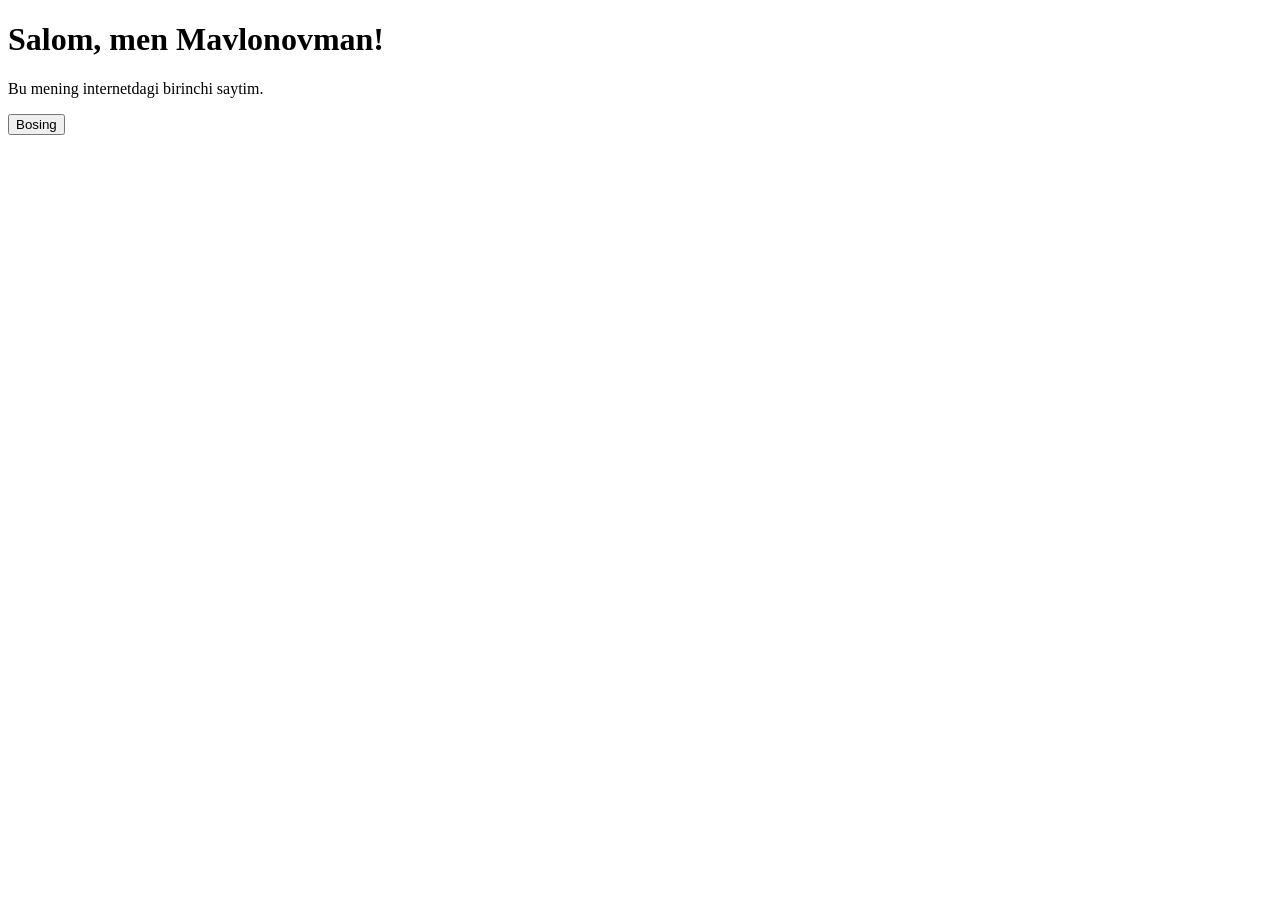
==== index.html @ 32c0a114 "Create index.html" ====
<!DOCTYPE html>
<html lang="uz">
<head>
  <meta charset="UTF-8">
  <meta name="viewport" content="width=device-width, initial-scale=1">
  <title>Mening birinchi saytim</title>
</head>
<body>
  <h1>Salom, men Mavlonovman!</h1>
  <p>Bu mening internetdagi birinchi saytim.</p>
  <button onclick="document.getElementById('xabar').textContent='Tugma ishladi!'">
    Bosing
  </button>
  <p id="xabar"></p>
</body>
</html>
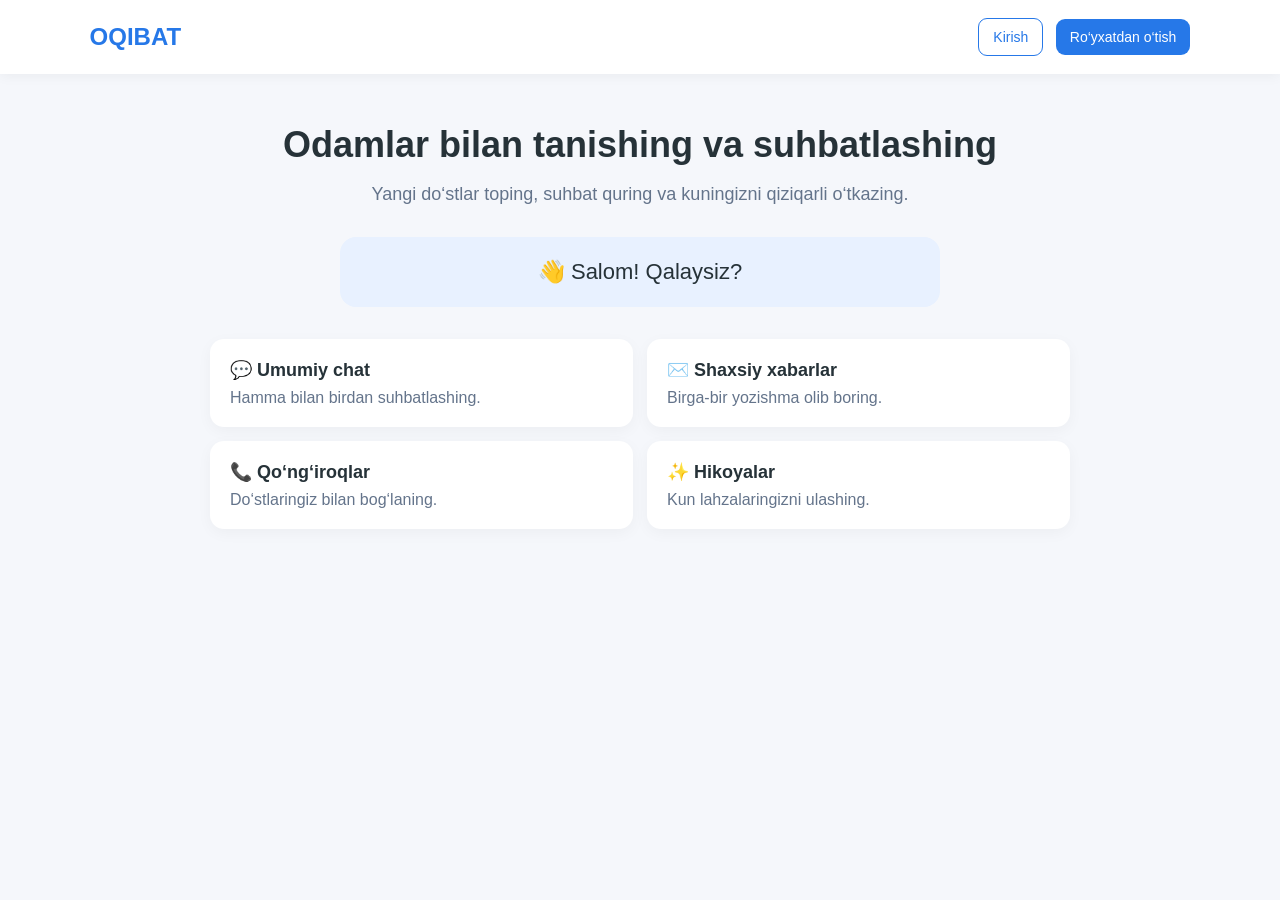
==== commit 3e327988: "Update index.html" ====
--- a/index.html
+++ b/index.html
@@ -3,14 +3,168 @@
 <head>
   <meta charset="UTF-8">
   <meta name="viewport" content="width=device-width, initial-scale=1">
-  <title>Mening birinchi saytim</title>
+  <title>Oqibat — tanishuv va suhbat</title>
+
+  <style>
+    * {
+      box-sizing: border-box;
+    }
+
+    body {
+      margin: 0;
+      font-family: Arial, sans-serif;
+      color: #263238;
+      background: #f5f7fb;
+    }
+
+    header {
+      display: flex;
+      justify-content: space-between;
+      align-items: center;
+      padding: 18px 7%;
+      background: white;
+      box-shadow: 0 2px 12px #0000000d;
+    }
+
+    .logo {
+      color: #2678e8;
+      font-size: 24px;
+      font-weight: bold;
+    }
+
+    .buttons a {
+      display: inline-block;
+      margin-left: 8px;
+      padding: 10px 14px;
+      border-radius: 9px;
+      text-decoration: none;
+      font-size: 14px;
+    }
+
+    .login {
+      color: #2678e8;
+      border: 1px solid #2678e8;
+    }
+
+    .signup {
+      color: white;
+      background: #2678e8;
+    }
+
+    main {
+      max-width: 900px;
+      margin: 50px auto;
+      padding: 0 20px;
+      text-align: center;
+    }
+
+    h1 {
+      margin-bottom: 12px;
+      font-size: 36px;
+    }
+
+    .intro {
+      color: #64748b;
+      font-size: 18px;
+    }
+
+    .welcome {
+      margin: 32px auto;
+      padding: 22px;
+      max-width: 600px;
+      border-radius: 16px;
+      background: #e8f1ff;
+      font-size: 22px;
+    }
+
+    .features {
+      display: grid;
+      grid-template-columns: repeat(2, 1fr);
+      gap: 14px;
+      text-align: left;
+    }
+
+    .card {
+      padding: 20px;
+      background: white;
+      border-radius: 14px;
+      box-shadow: 0 4px 15px #0000000a;
+    }
+
+    .card h2 {
+      margin: 0 0 8px;
+      font-size: 18px;
+    }
+
+    .card p {
+      margin: 0;
+      color: #64748b;
+    }
+
+    @media (max-width: 600px) {
+      header {
+        padding: 16px;
+      }
+
+      .logo {
+        font-size: 20px;
+      }
+
+      .buttons a {
+        margin-left: 4px;
+        padding: 9px;
+        font-size: 12px;
+      }
+
+      main {
+        margin-top: 35px;
+      }
+
+      h1 {
+        font-size: 28px;
+      }
+
+      .features {
+        grid-template-columns: 1fr;
+      }
+    }
+  </style>
 </head>
+
 <body>
-  <h1>Salom, men Mavlonovman!</h1>
-  <p>Bu mening internetdagi birinchi saytim.</p>
-  <button onclick="document.getElementById('xabar').textContent='Tugma ishladi!'">
-    Bosing
-  </button>
-  <p id="xabar"></p>
+  <header>
+    <div class="logo">OQIBAT</div>
+    <nav class="buttons">
+      <a class="login" href="#kirish">Kirish</a>
+      <a class="signup" href="#royxatdan-otish">Ro‘yxatdan o‘tish</a>
+    </nav>
+  </header>
+
+  <main>
+    <h1>Odamlar bilan tanishing va suhbatlashing</h1>
+    <p class="intro">Yangi do‘stlar toping, suhbat quring va kuningizni qiziqarli o‘tkazing.</p>
+
+    <div class="welcome">👋 Salom! Qalaysiz?</div>
+
+    <section class="features">
+      <div class="card">
+        <h2>💬 Umumiy chat</h2>
+        <p>Hamma bilan birdan suhbatlashing.</p>
+      </div>
+      <div class="card">
+        <h2>✉️ Shaxsiy xabarlar</h2>
+        <p>Birga-bir yozishma olib boring.</p>
+      </div>
+      <div class="card">
+        <h2>📞 Qo‘ng‘iroqlar</h2>
+        <p>Do‘stlaringiz bilan bog‘laning.</p>
+      </div>
+      <div class="card">
+        <h2>✨ Hikoyalar</h2>
+        <p>Kun lahzalaringizni ulashing.</p>
+      </div>
+    </section>
+  </main>
 </body>
 </html>
+
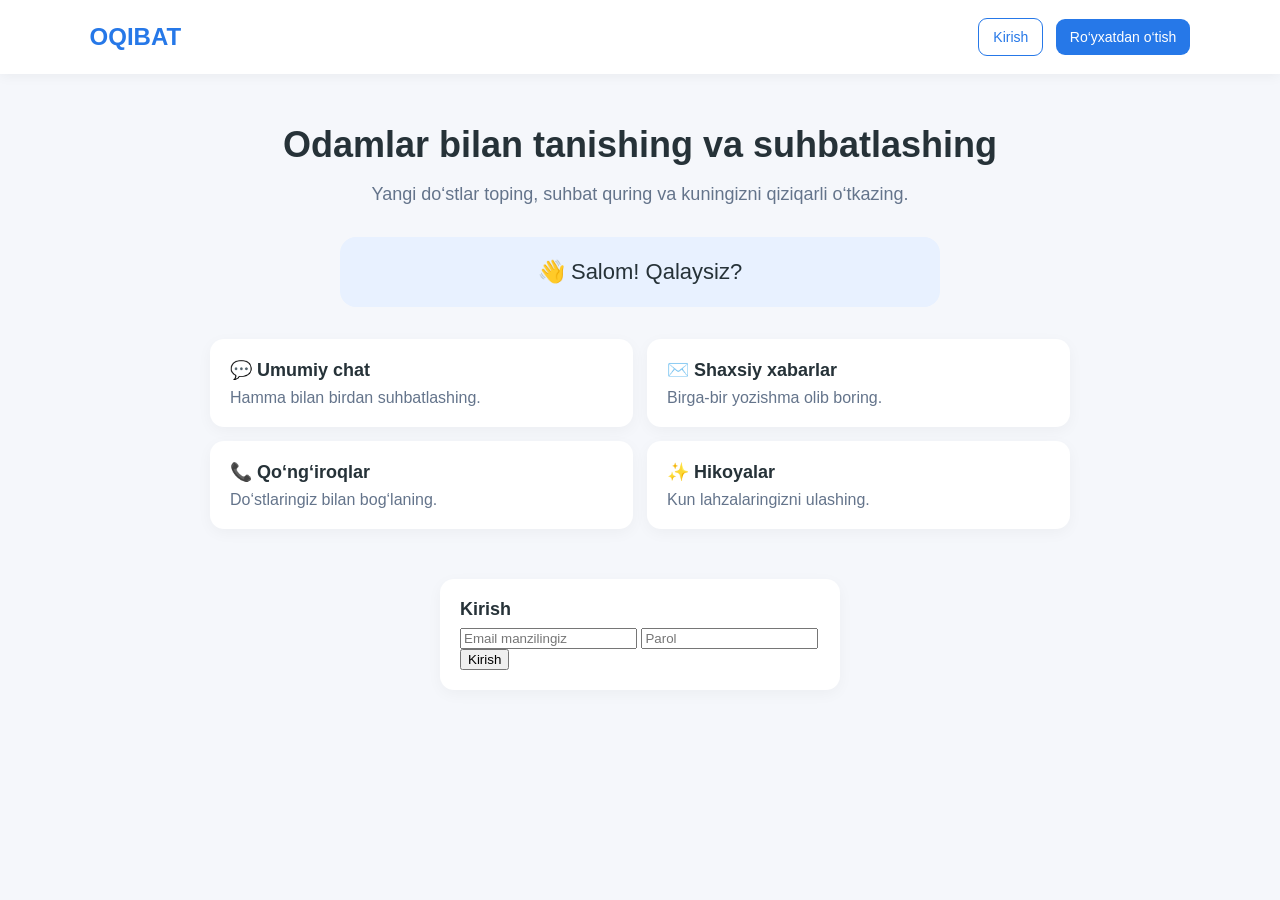
==== commit 2098dec5: "Update index.html" ====
--- a/index.html
+++ b/index.html
@@ -165,6 +165,14 @@
       </div>
     </section>
   </main>
+  <section id="kirish" class="card" style="max-width: 400px; margin: 30px auto;">
+  <h2>Kirish</h2>
+  <form>
+    <input type="email" placeholder="Email manzilingiz" required>
+    <input type="password" placeholder="Parol" required>
+    <button type="submit">Kirish</button>
+  </form>
+</section>
 </body>
 </html>
 
